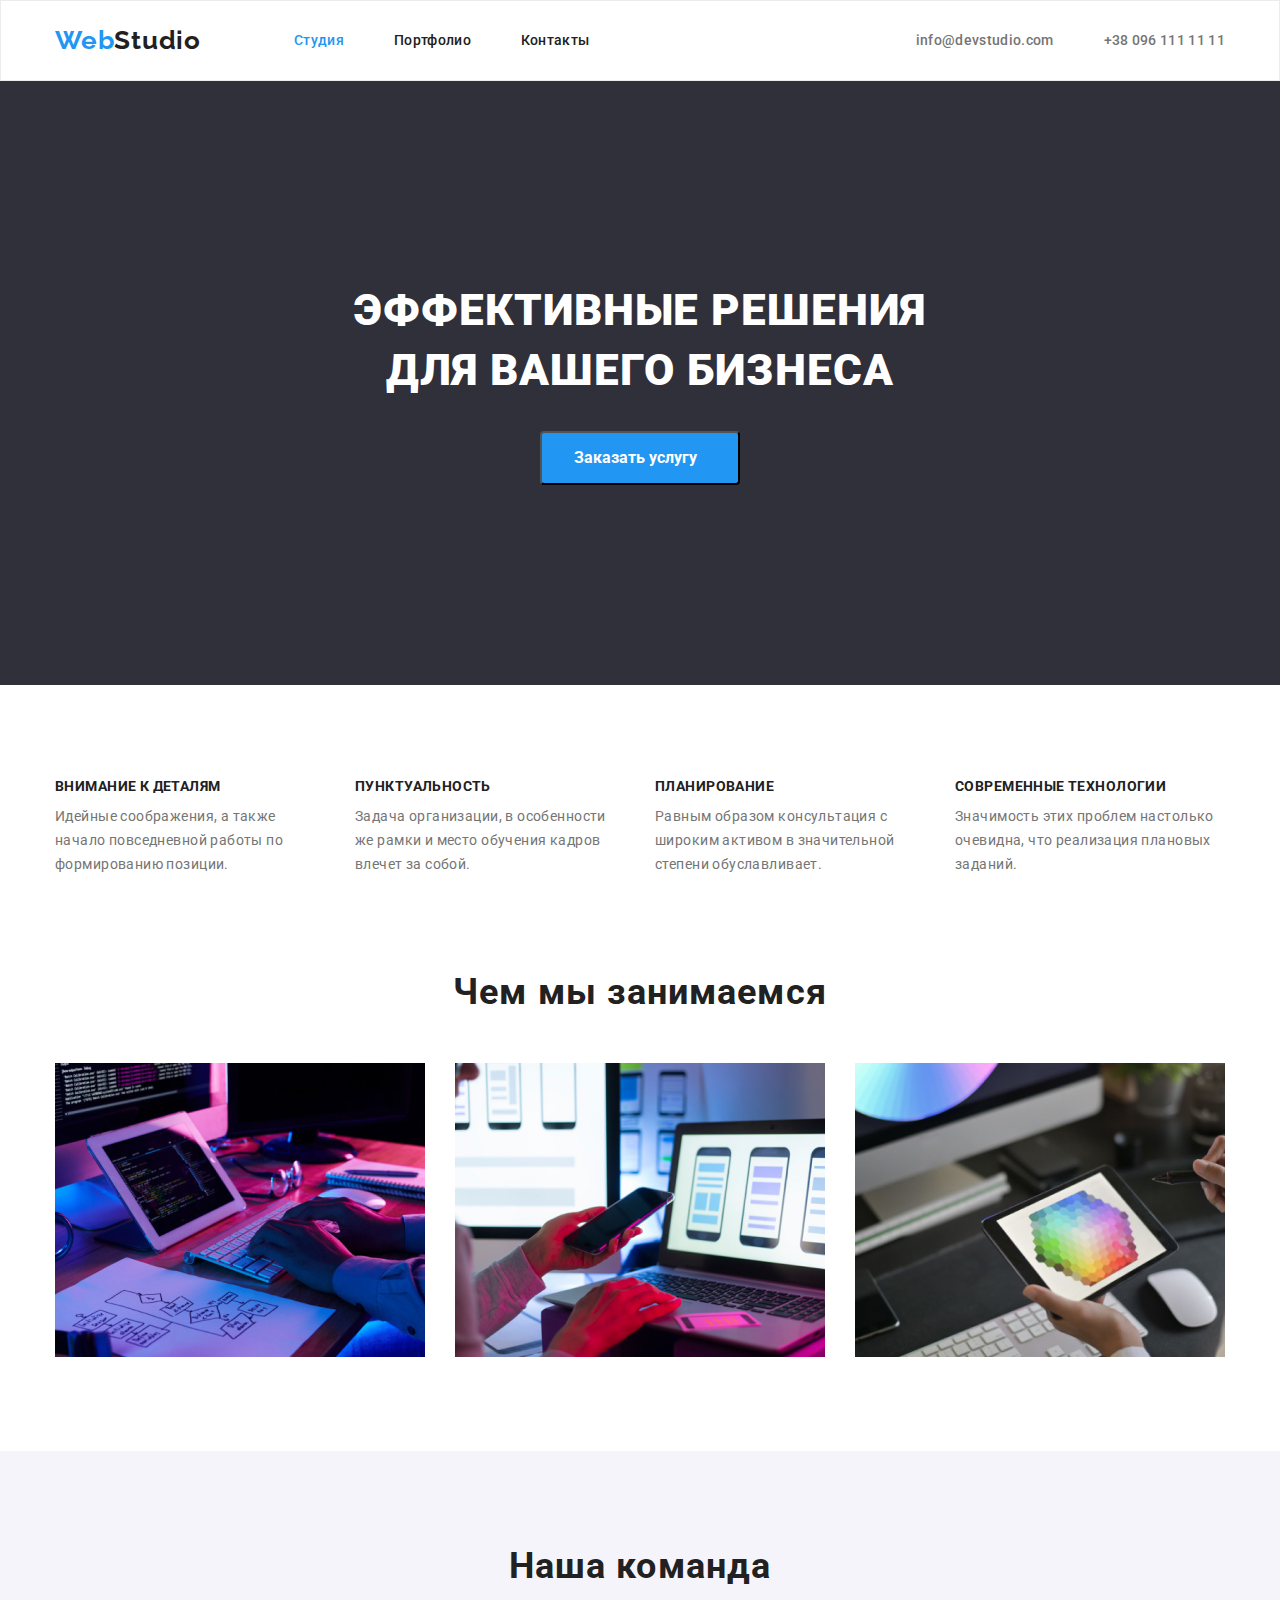
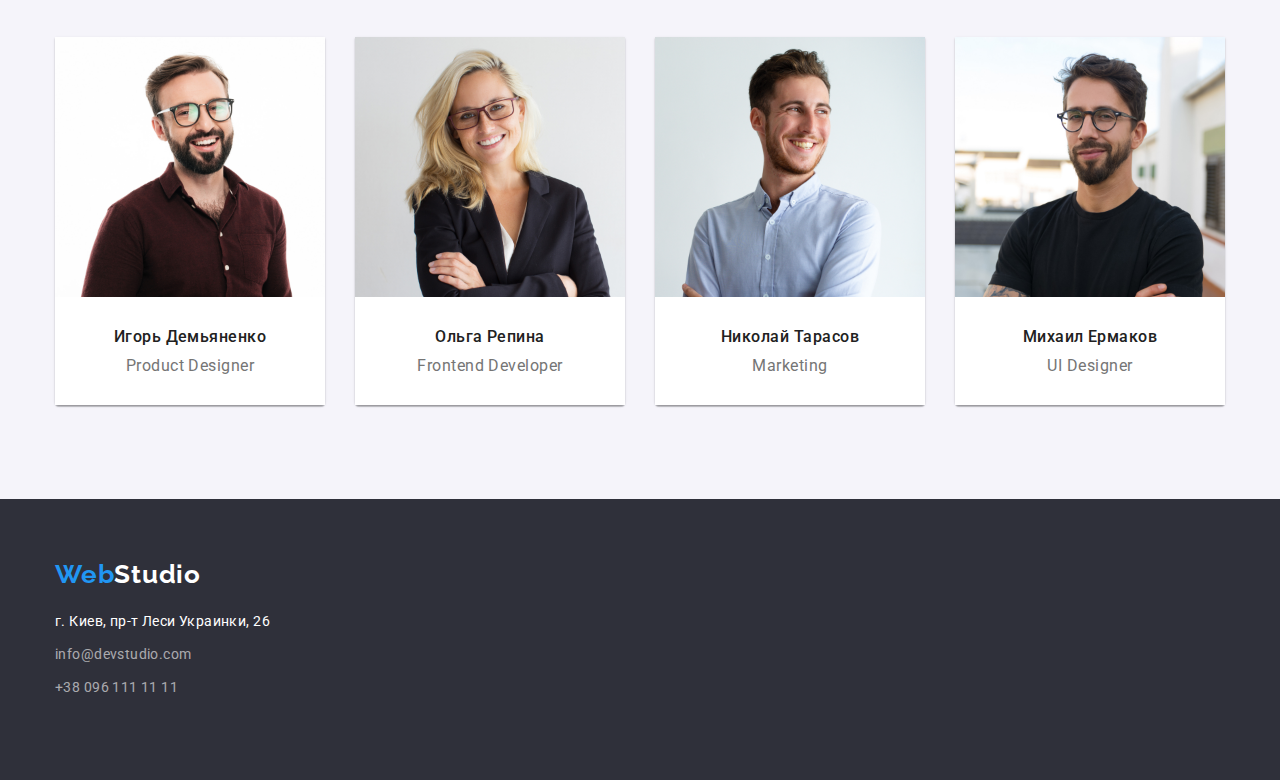
==== index.html @ 880a1cff "Добавил файлы проекта" ====
<!DOCTYPE html>
<html lang="ru">
  <head>
    <meta charset="UTF-8" />
    <meta name="viewport" content="width=device-width, initial-scale=1.0" />
    <title>Главная</title>
    <link rel="preconnect" href="https://fonts.gstatic.com" />
    <link
      href="https://fonts.googleapis.com/css2?family=Raleway:wght@700&family=Roboto:wght@400;500;700;900&display=swap"
      rel="stylesheet"
    />
    <link
      rel="stylesheet"
      href="https://cdnjs.cloudflare.com/ajax/libs/modern-normalize/1.0.0/modern-normalize.min.css"
    />
    <link rel="stylesheet" href="./css/style.css" />
  </head>
  <body class="body">
    <!--Шапка-->
    <header class="page-header">
      <div class="container">
        <nav class="nav-list">
          <a lang="en" href="./index.html" class="logo">Web<span class="logo-color">Studio</span></a>
          <ul class="site-nav list">
            <li class="item"><a href="./index.html" class="link current">Студия</a></li>
            <li class="item"><a href="./portfolio.html" class="link">Портфолио</a></li>
            <li class="item"><a href="" class="link">Контакты</a></li>
          </ul>
        </nav>
        <ul class="auth-nav list">
          <li class="mail-item"><a lang="en" href="mailto:info@devstudio.com" class="link">info@devstudio.com</a></li>
          <li class="item"><a lang="en" href="tel:+380961111111" class="link">+38 096 111 11 11</a></li>
        </ul>
      </div>
    </header>
    <!--Герой-->
    <main>
      <section class="hero">
        <h1 class="hero-title">
          Эффективные решения <br />
          для вашего бизнеса
        </h1>
        <button type="button" class="button">Заказать услугу</button>
      </section>
      <!--Особенности-->

      <section class="feature-section">
        <div class="container">
          <h2 class="visually-hidden">Особенности</h2>
          <ul class="feature list">
            <li class="item">
              <h3 class="title">Внимание к деталям</h3>
              <p class="text">Идейные соображения, а также начало повседневной работы по формированию позиции.</p>
            </li>
            <li class="item">
              <h3 class="title">Пунктуальность</h3>
              <p class="text">Задача организации, в особенности же рамки и место обучения кадров влечет за собой.</p>
            </li>
            <li class="item">
              <h3 class="title">Планирование</h3>
              <p class="text">Равным образом консультация с широким активом в значительной степени обуславливает.</p>
            </li>
            <li class="item">
              <h3 class="title">Современные технологии</h3>
              <p class="text">Значимость этих проблем настолько очевидна, что реализация плановых заданий.</p>
            </li>
          </ul>
        </div>
      </section>

      <!--Чем мы занимаемся-->

      <section class="works-section">
        <div class="container">
          <h2 class="section-title">Чем мы занимаемся</h2>
          <ul class="list">
            <li class="item">
              <img src="./img/img1.jpg" alt="Разработчик за работой" width="370" />
            </li>
            <li class="item">
              <img src="./img/img2.jpg" alt="Дизайны приложения для смартфона" width="370" />
            </li>
            <li class="item">
              <img src="./img/img3.jpg" alt="Варианты цвета дизайна на планшете" width="370" />
            </li>
          </ul>
        </div>
      </section>

      <!--Наша команда-->

      <section class="section-team">
        <div class="container">
          <h2 class="section-title">Наша команда</h2>
          <ul class="list">
            <li class="item">
              <img src="./img/teamcard1.jpg" alt="Фото Игорь Демьяненко" width="270" />
              <div class="item-discription">
                <h3 class="title">Игорь Демьяненко</h3>
                <p class="profession" lang="en">Product Designer</p>
              </div>
            </li>
            <li class="item">
              <img src="./img/teamcard2.jpg" alt="Фото Ольга Репина" width="270" />
              <div class="item-discription">
                <h3 class="title">Ольга Репина</h3>
                <p class="profession" lang="en">Frontend Developer</p>
              </div>
            </li>
            <li class="item">
              <img src="./img/teamcard3.jpg" alt="Фото Николай Тарасов" width="270" />
              <div class="item-discription">
                <h3 class="title">Николай Тарасов</h3>
                <p class="profession" lang="en">Marketing</p>
              </div>
            </li>
            <li class="item">
              <img src="./img/teamcard4.jpg" alt="Фото Михаил Ермаков" width="270" />
              <div class="item-discription">
                <h3 class="title">Михаил Ермаков</h3>
                <p class="profession" lang="en">UI Designer</p>
              </div>
            </li>
          </ul>
        </div>
      </section>
    </main>
    <!--Подвал-->

    <footer class="footer">
      <div class="container">
        <div class="container-footer">
          <a lang="en" href="./index.html" class="logo">Web<span class="logo-color">Studio</span></a>
          <address class="contacts-list">
            <ul class="list">
              <li class="address">
                <a
                  class="address-map"
                  href="https://goo.gl/maps/JWYVcYKMbR6JscHa8"
                  target="_blank"
                  rel="noopener noreferrer"
                  >г. Киев, пр-т Леси Украинки, 26</a
                >
              </li>
              <li class="mail-tel">
                <a lang="en" href="mailto:info@devstudio.com" class="link">info@devstudio.com</a>
                <a lang="en" href="tel:+380961111111" class="link">+38 096 111 11 11</a>
              </li>
            </ul>
          </address>
        </div>
      </div>
    </footer>
  </body>
</html>
---- css/style.css ----
:root {
  --primery-text-color: #757575;
  --title-text-collor: #212121;
  --logo-text-collor: #212121;
  --accent--color: #2196f3;
  --hero-text-color: #ffffff;
  --bcg-color-body: #e5e5e5;
  --bcg-color-head: #ffffff;
  --bcg-color-hero: #2f303a;
  --bcg-clor-team: #f5f4fa;
  --bcg-color-footer: #2f303a;
  --bcg-color-button: #2196f3;
  --bcg-filter-botton: #f5f4fa;
  --activ-filter-botton: #2196f3;
  --text-hover-filter-botton: #ffffff;
  --text-filter-botton: #212121;
}
h1,
h2,
h3,
h4,
h5,
h6,
p {
  margin: 0;
}
ul,
ol {
  margin: 0;
  padding: 0;
}
img {
  display: block;
  max-width: 100%;
  height: auto;
}
.list {
  list-style-type: none;
  margin-top: 0;
  margin-bottom: 0;
}
.link {
  text-decoration: none;
}

.body {
  color: var(--primery-text-color);
  font-family: Roboto, sans-serif;
}
/* ======Container====== */
.container {
  margin-left: auto;
  margin-right: auto;
  width: 1200px;
  padding-left: 15px;
  padding-right: 15px;
  /* outline: 2px solid tomato; */
}
/*шапка*/
.page-header .container {
  display: flex;
  align-items: center;
  justify-content: space-between;
}
.nav-list {
  display: flex;
  align-items: center;
}
.site-nav {
  display: flex;
}
.auth-nav {
  display: flex;
}
.site-nav .item:not(:last-child) {
  margin-right: 50px;
}
.mail-item {
  margin-right: 50px;
}
.page-header {
  padding-top: 24px;
  padding-bottom: 24px;
  background: var(--bcg-color-head);
  letter-spacing: 0.02em;
  border: 1px solid #ececec;
}
.logo {
  margin-right: 93px;
  color: var(--accent--color);
  font-family: Raleway, sans-serif;
  font-weight: 700;
  font-size: 26px;
  line-height: 1.19;
  letter-spacing: 0.03em;
  text-decoration: none;
}

.title {
  margin-top: 0;
  margin-bottom: 10px;
}
.text {
  margin-top: 0;
  margin-bottom: 0;
}
.profession {
  margin-top: 0;
  margin-bottom: 0;
}
.logo-color {
  color: var(--logo-text-collor);
}
.site-nav .link {
  color: var(--title-text-collor);
  font-weight: 500;
  font-size: 14px;
  line-height: 1.2;
}
.site-nav .link:hover,
.site-nav .link:focus {
  color: var(--accent--color);
}
.site-nav .link.current {
  color: var(--accent--color);
}
.auth-nav .link {
  color: var(--primery-text-color);
  font-weight: 500;
  font-size: 14px;
  line-height: 1.2;
}
.auth-nav .link:hover,
.auth-nav .link:focus {
  color: var(--accent--color);
}
/*герой*/
.hero {
  padding-top: 200px;
  padding-bottom: 200px;
  background: var(--bcg-color-hero);
  letter-spacing: 0.06em;
}
.hero-title {
  margin-top: 0;
  margin-bottom: 30px;
  color: var(--hero-text-color);
  font-style: normal;
  font-weight: 900;
  font-size: 44px;
  line-height: 1.36;
  text-align: center;
  text-transform: uppercase;
}
.button {
  color: var(--hero-text-color);
  background: var(--bcg-color-button);
  font-family: Roboto;
  font-weight: 700;
  font-size: 16px;
  line-height: 1.9;
  display: flex;
  align-items: center;
  text-align: center;
  padding: 10px 32px;
  margin-left: auto;
  margin-right: auto;
  border-radius: 4px;
  min-width: 200px;
}
.button:hover,
.button:focus {
  background: #188ce8;
  box-shadow: 0px 4px 4px rgba(0, 0, 0, 0.15);
}
/*Особенности*/
.feature {
  display: flex;
  flex-wrap: wrap;
  margin-left: -30px;
  margin-top: -30px;
}
.feature .item {
  margin-left: 30px;
  margin-top: 30px;
  flex-basis: calc(100% / 4 - 30px);
}
.feature-section {
  padding-top: 94px;
  padding-bottom: 47px;
}
.feature .title {
  color: var(--title-text-collor);
  font-weight: 700;
  font-size: 14px;
  line-height: 1.14;
  letter-spacing: 0.03em;
  text-transform: uppercase;
}
.feature .text {
  font-weight: 400;
  font-size: 14px;
  line-height: 1.71;
  letter-spacing: 0.03em;
}
.visually-hidden {
  position: absolute !important;
  clip: rect(1px 1px 1px 1px);
  clip: rect(1px, 1px, 1px, 1px);
  padding: 0 !important;
  border: 0 !important;
  height: 1px !important;
  width: 1px !important;
  overflow: hidden;
}
/* Чем мы занимаемся */
.works-section .list {
  display: flex;
  flex-wrap: wrap;
  margin-left: -30px;
  margin-top: -30px;
}
.works-section .item {
  margin-left: 30px;
  margin-top: 30px;
  flex-basis: calc(100% / 3 - 30px);
}
.works-section {
  padding-top: 47px;
  padding-bottom: 94px;
}
.section-title {
  margin-bottom: 50px;
  color: var(--title-text-collor);
  font-weight: 700;
  font-size: 36px;
  line-height: 1.17;
  text-align: center;
  letter-spacing: 0.03em;
}

/*наша команда*/
.section-team .list {
  display: flex;
  flex-wrap: wrap;
  margin-left: -30px;
  margin-top: -30px;
}
.section-team .item {
  margin-left: 30px;
  margin-top: 30px;
  flex-basis: calc(100% / 4 - 30px);
  text-align: center;
  background: #ffffff;
  box-shadow: 0px 1px 3px rgba(0, 0, 0, 0.12), 0px 1px 1px rgba(0, 0, 0, 0.14), 0px 2px 1px rgba(0, 0, 0, 0.2);
  border-radius: 0px 0px 4px 4px;
}
.section-team {
  padding-top: 94px;
  padding-bottom: 94px;
  background: var(--bcg-clor-team);
}
.item-discription {
  padding-top: 30px;
  padding-bottom: 30px;
  background: #ffffff;
}
.section-team .list .title {
  color: var(--title-text-collor);
  font-weight: 500;
  font-size: 16px;
  line-height: 1.19;
  letter-spacing: 0.03em;
}
.section-team .list .profession {
  font-weight: 400;
  font-size: 16px;
  line-height: 1.19;
  letter-spacing: 0.03em;
}
/*подвал*/
.footer {
  padding-top: 60px;
  padding-bottom: 60px;
  background: var(--bcg-color-footer);
  font-weight: 400;
  font-size: 14px;
  line-height: 1.71;
  letter-spacing: 0.03em;
}
.container-footer {
  margin-bottom: 20px;
  display: block;
}
.footer .logo {
  display: block;
  padding-bottom: 20px;
}
.footer .logo-color {
  color: #ffffff;
}
.address {
  margin-bottom: 9px;
  color: #ffffff;
  font-style: normal;
  text-decoration: none;
}
.address-map {
  margin-bottom: 9px;
  color: #ffffff;
  text-decoration: none;
}
.mail-tel .link {
  display: block;
  color: rgba(255, 255, 255, 0.6);
  font-style: normal;
}
.mail-tel .link:not(:last-child) {
  margin-bottom: 9px;
}
.mail-tel .link:hover,
.mail-tel .link:focus {
  color: var(--accent--color);
}

/*portfolio.html*/
.portfolio-main {
  background: #ffffff;
  letter-spacing: 0.03em;
}
.section-botton {
  padding-top: 100px;
  padding-bottom: 25px;
}
.section-botton .list {
  display: flex;
  flex-wrap: wrap;
  margin-left: -8px;
  margin-top: -8px;
  align-items: center;
  justify-content: center;
}
.section-botton .item {
  margin-left: 8px;
  margin-top: 8px;
}
.filter-botton {
  padding: 6px 22px;
  background: var(--bcg-filter-botton);
  color: var(--text-filter-botton);
  font-family: Roboto;
  font-weight: 500;
  font-size: 16px;
  line-height: 1.62;
  text-align: center;
  border-radius: 4px;
  border: 1px solid #ffffff;
}
.filter-botton:hover,
.filter-botton:focus {
  background: var(--activ-filter-botton);
  color: var(--text-hover-filter-botton);
}
/* ПРОЕКТЫ */
.projects-section {
  padding-top: 25px;
  padding-bottom: 94px;
}
.projects {
  display: flex;
  flex-wrap: wrap;
  margin-left: -30px;
  margin-top: -30px;
}
.projects-section .item {
  margin-left: 30px;
  margin-top: 30px;
  flex-basis: calc(100% / 3 - 30px);
}
.projects-name {
  padding: 20px 24px;
  background: #ffffff;
}
.projects-section .link {
  display: block;
  border: 1px solid #eeeeee;
}
.projects .title {
  color: var(--title-text-collor);
  font-weight: 700;
  font-size: 18px;
  line-height: 2;
  letter-spacing: 0.06em;
  margin-bottom: 4px;
}
.projects .text {
  color: var(--primery-text-color);
  font-weight: 400;
  font-size: 16px;
  line-height: 1.87;
}
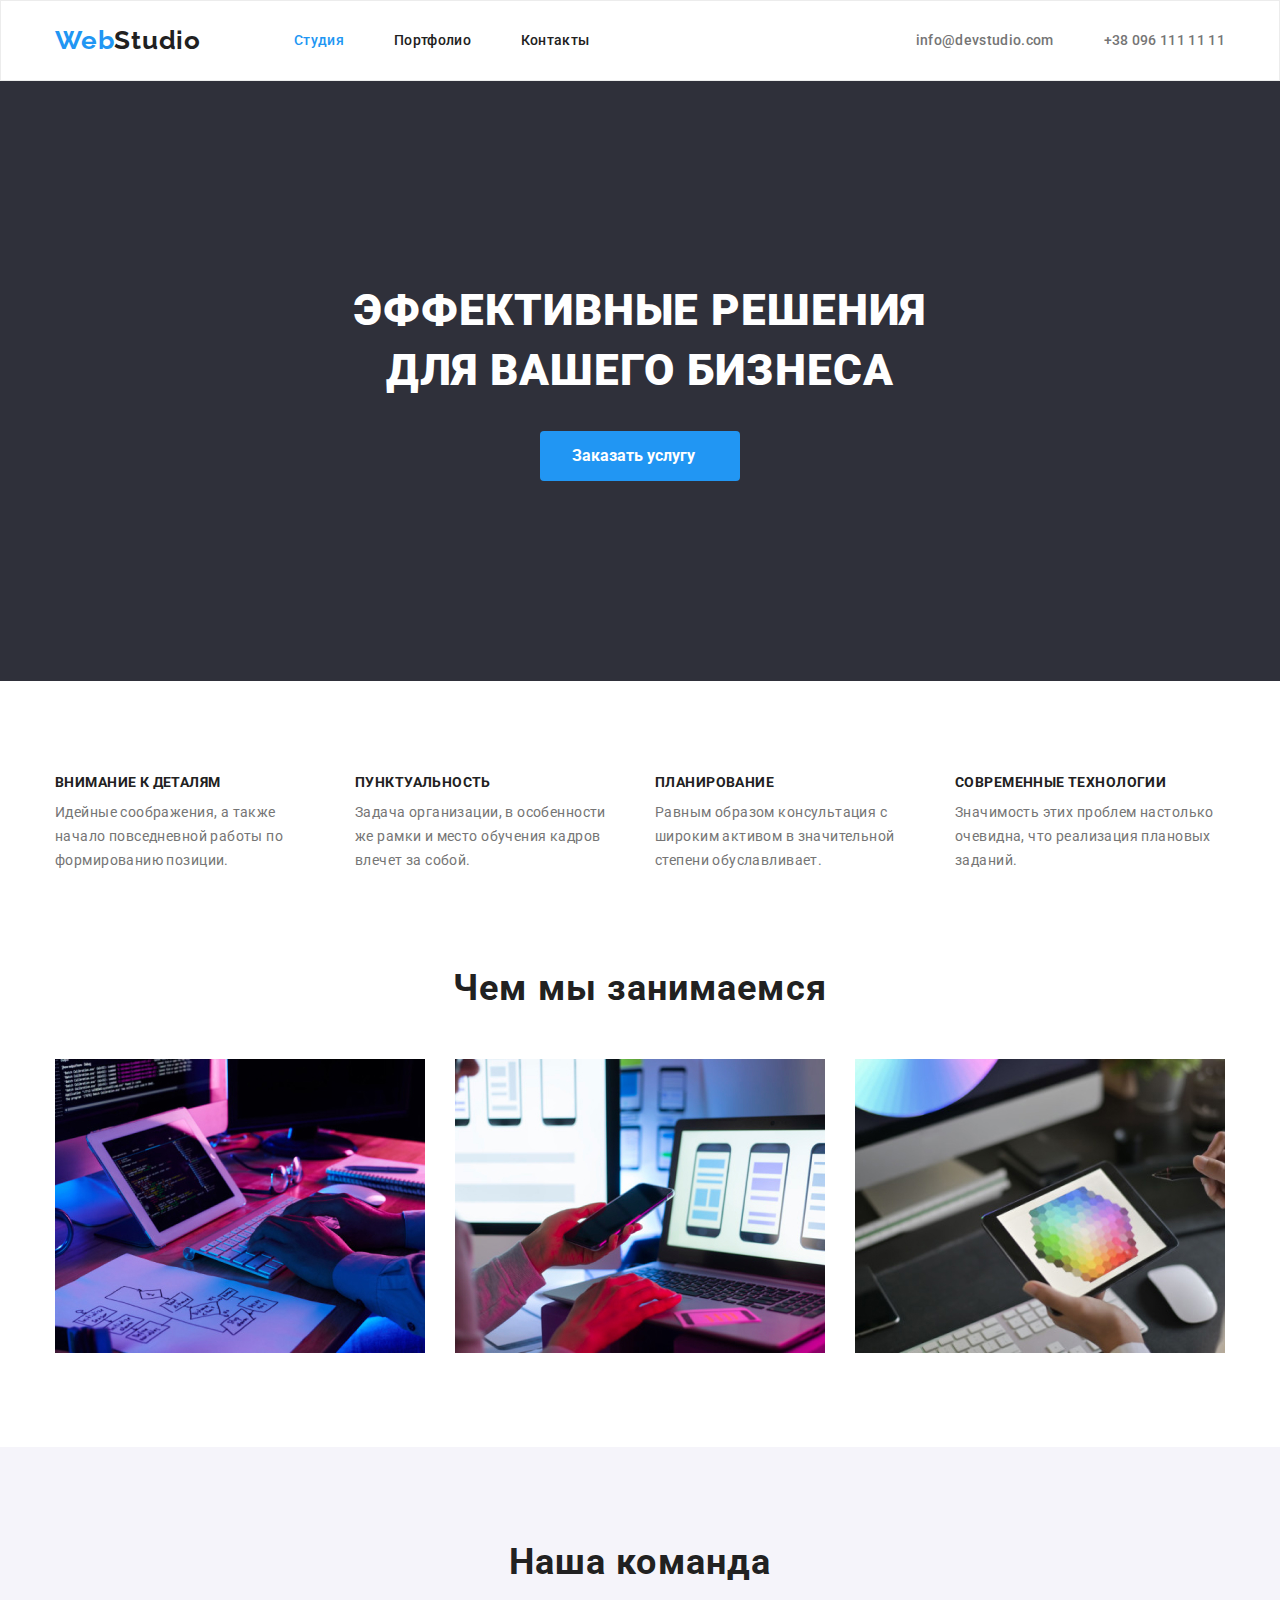
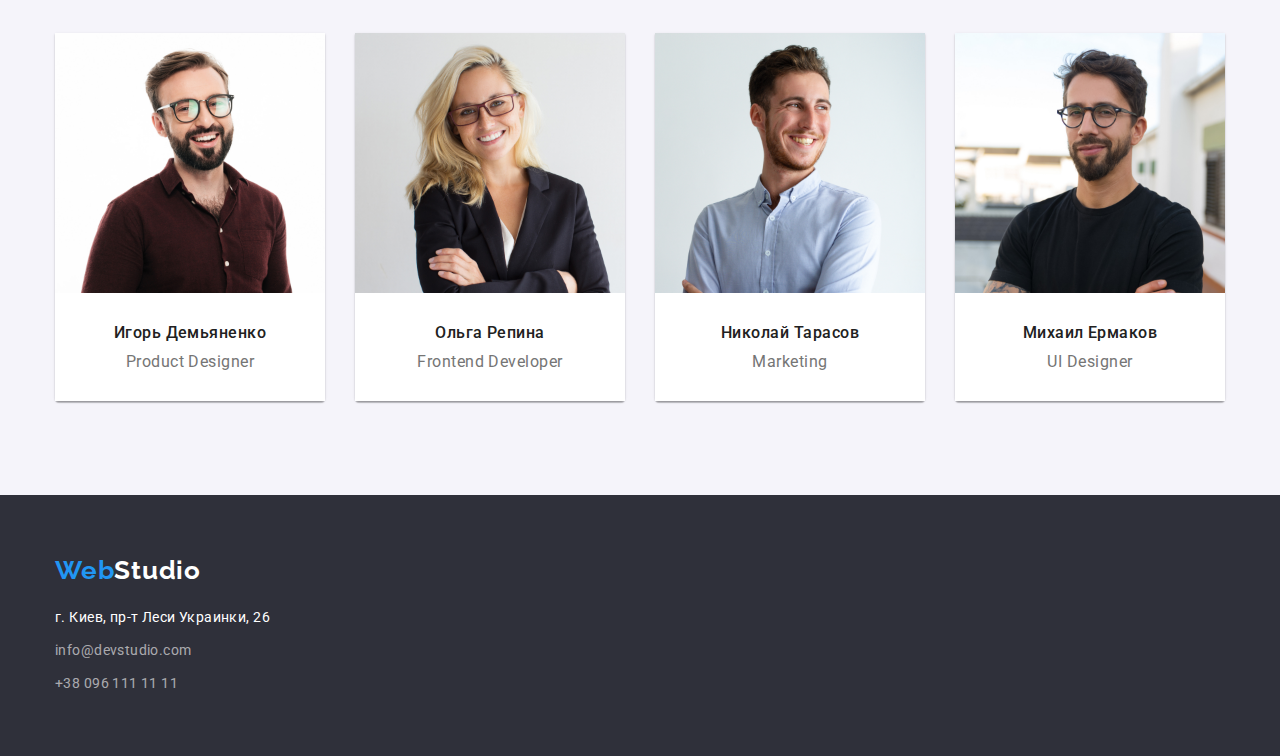
==== commit 6308ab96: "внесены правки 3-ДЗ от ментора" ====
--- a/index.html
+++ b/index.html
@@ -28,7 +28,7 @@
           </ul>
         </nav>
         <ul class="auth-nav list">
-          <li class="mail-item"><a lang="en" href="mailto:info@devstudio.com" class="link">info@devstudio.com</a></li>
+          <li class="item"><a lang="en" href="mailto:info@devstudio.com" class="link">info@devstudio.com</a></li>
           <li class="item"><a lang="en" href="tel:+380961111111" class="link">+38 096 111 11 11</a></li>
         </ul>
       </div>
@@ -133,18 +133,20 @@
           <a lang="en" href="./index.html" class="logo">Web<span class="logo-color">Studio</span></a>
           <address class="contacts-list">
             <ul class="list">
-              <li class="address">
+              <li class="item">
                 <a
-                  class="address-map"
+                  class="address"
                   href="https://goo.gl/maps/JWYVcYKMbR6JscHa8"
                   target="_blank"
                   rel="noopener noreferrer"
                   >г. Киев, пр-т Леси Украинки, 26</a
                 >
               </li>
-              <li class="mail-tel">
-                <a lang="en" href="mailto:info@devstudio.com" class="link">info@devstudio.com</a>
-                <a lang="en" href="tel:+380961111111" class="link">+38 096 111 11 11</a>
+              <li class="item">
+                <a lang="en" href="mailto:info@devstudio.com" class="mail link">info@devstudio.com</a>
+              </li>
+              <li class="item">
+                <a lang="en" href="tel:+380961111111" class="tel link">+38 096 111 11 11</a>
               </li>
             </ul>
           </address>
--- a/css/style.css
+++ b/css/style.css
@@ -75,7 +75,7 @@
 .site-nav .item:not(:last-child) {
   margin-right: 50px;
 }
-.mail-item {
+.auth-nav .item:not(:last-child) {
   margin-right: 50px;
 }
 .page-header {
@@ -153,6 +153,7 @@
   text-transform: uppercase;
 }
 .button {
+  border: none;
   color: var(--hero-text-color);
   background: var(--bcg-color-button);
   font-family: Roboto;
@@ -288,10 +289,6 @@
   line-height: 1.71;
   letter-spacing: 0.03em;
 }
-.container-footer {
-  margin-bottom: 20px;
-  display: block;
-}
 .footer .logo {
   display: block;
   padding-bottom: 20px;
@@ -300,26 +297,29 @@
   color: #ffffff;
 }
 .address {
-  margin-bottom: 9px;
   color: #ffffff;
   font-style: normal;
   text-decoration: none;
 }
-.address-map {
-  margin-bottom: 9px;
+.contacts-list .item {
   color: #ffffff;
   text-decoration: none;
 }
-.mail-tel .link {
+.contacts-list .item:not(:last-child) {
+  margin-bottom: 9px;
+}
+.tel,
+.mail {
   display: block;
   color: rgba(255, 255, 255, 0.6);
   font-style: normal;
 }
-.mail-tel .link:not(:last-child) {
-  margin-bottom: 9px;
-}
-.mail-tel .link:hover,
-.mail-tel .link:focus {
+.tel:hover,
+.tel:focus {
+  color: var(--accent--color);
+}
+.mail:hover,
+.mail:focus {
   color: var(--accent--color);
 }
 
@@ -328,21 +328,15 @@
   background: #ffffff;
   letter-spacing: 0.03em;
 }
-.section-botton {
-  padding-top: 100px;
-  padding-bottom: 25px;
-}
-.section-botton .list {
-  display: flex;
-  flex-wrap: wrap;
-  margin-left: -8px;
-  margin-top: -8px;
-  align-items: center;
+.button-list {
+  display: flex;
   justify-content: center;
 }
-.section-botton .item {
-  margin-left: 8px;
-  margin-top: 8px;
+.filter-button-container {
+  margin-bottom: 50px;
+}
+.button-list .item:not(:last-child) {
+  margin-right: 8px;
 }
 .filter-botton {
   padding: 6px 22px;
@@ -363,7 +357,7 @@
 }
 /* ПРОЕКТЫ */
 .projects-section {
-  padding-top: 25px;
+  padding-top: 94px;
   padding-bottom: 94px;
 }
 .projects {
@@ -372,7 +366,7 @@
   margin-left: -30px;
   margin-top: -30px;
 }
-.projects-section .item {
+.projects .item {
   margin-left: 30px;
   margin-top: 30px;
   flex-basis: calc(100% / 3 - 30px);
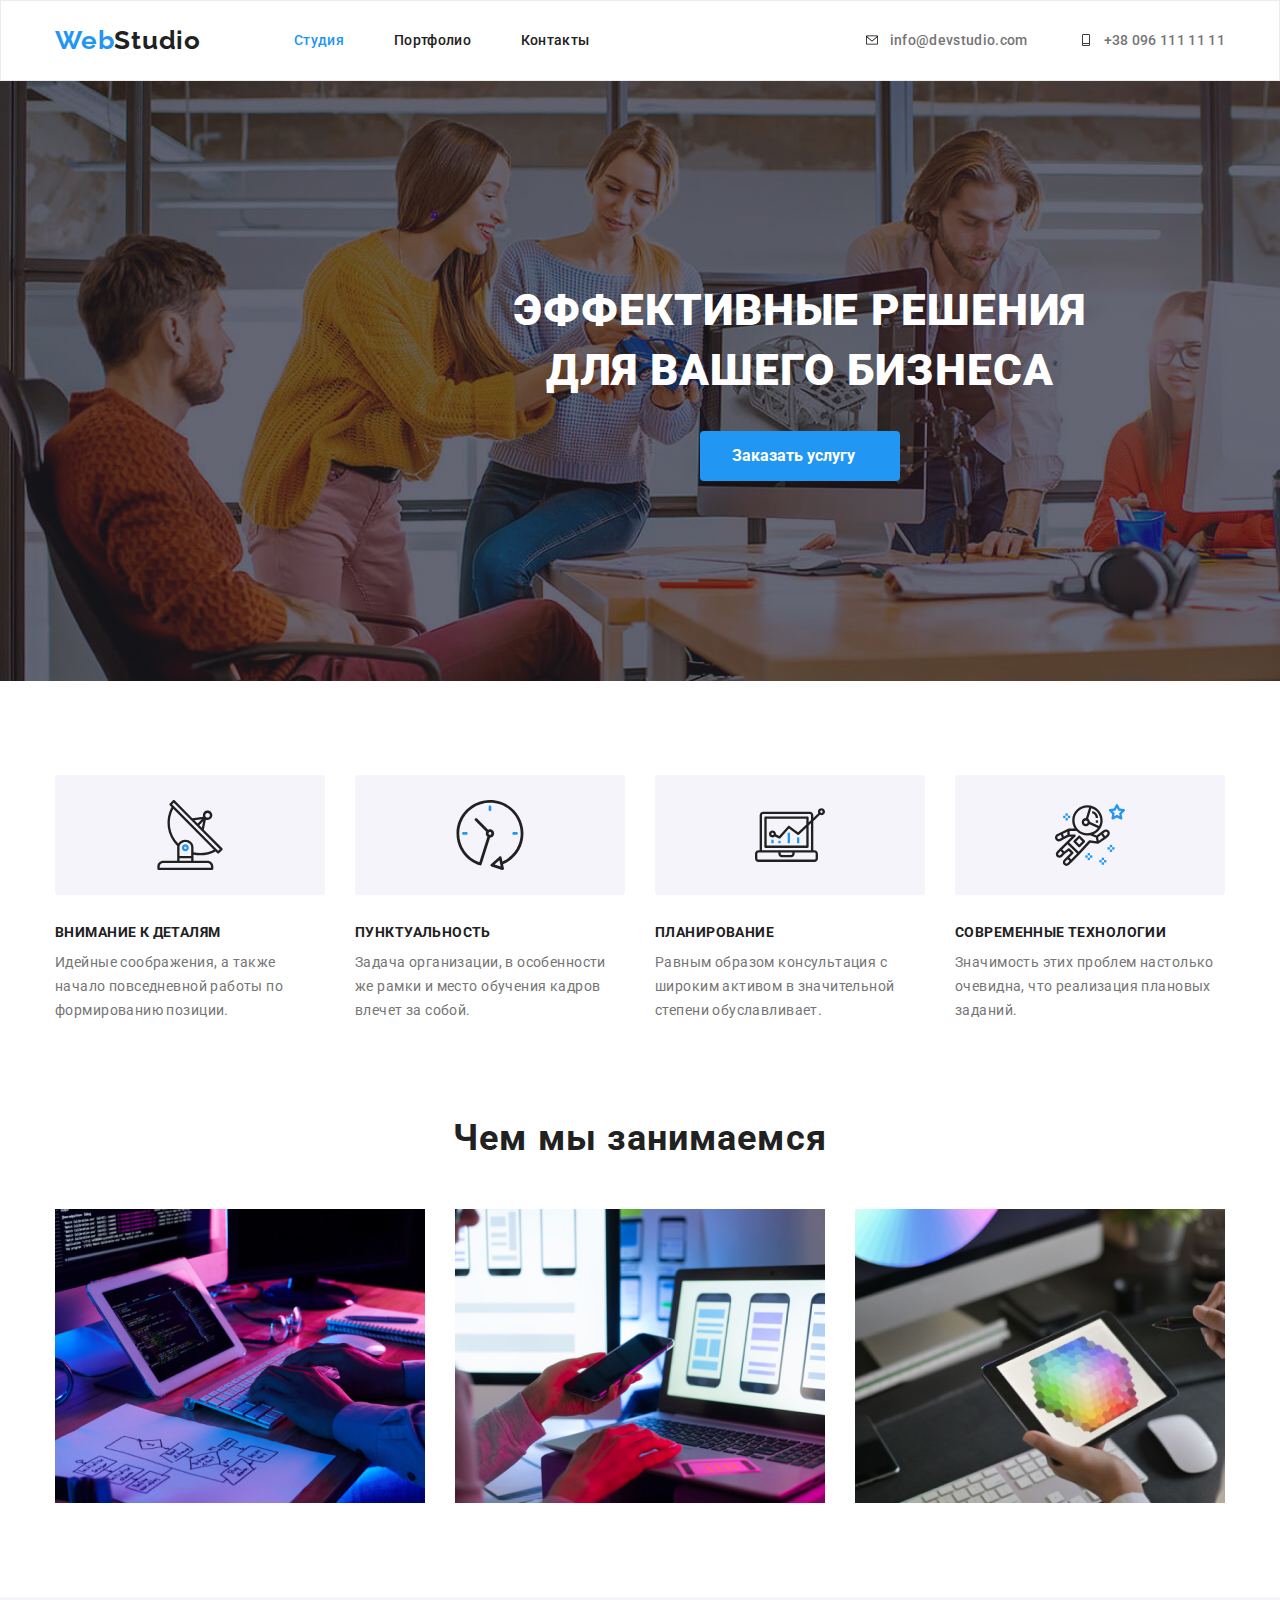
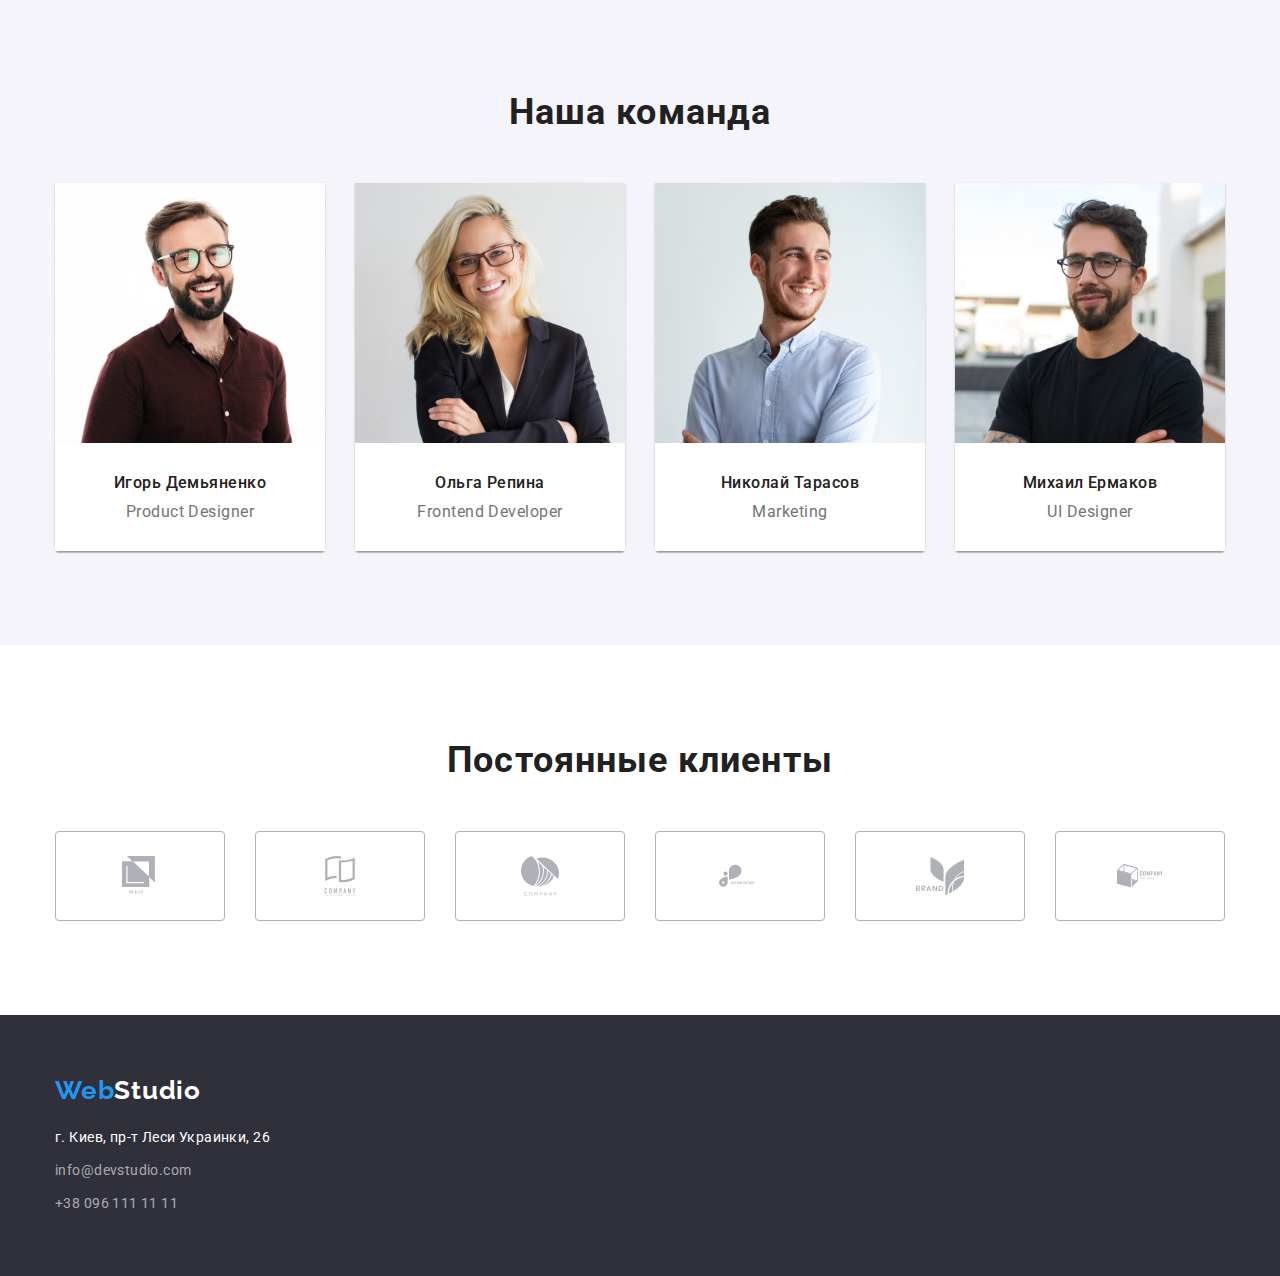
==== commit e9ef5bcf: "Добавил декоративные элементы" ====
--- a/index.html
+++ b/index.html
@@ -28,8 +28,16 @@
           </ul>
         </nav>
         <ul class="auth-nav list">
-          <li class="item"><a lang="en" href="mailto:info@devstudio.com" class="link">info@devstudio.com</a></li>
-          <li class="item"><a lang="en" href="tel:+380961111111" class="link">+38 096 111 11 11</a></li>
+          <li class="item">
+            <a lang="en" href="mailto:info@devstudio.com" class="link">
+              <svg class="contacts-icon"><use href="./img/sprite.svg#icon-mail"></use></svg> info@devstudio.com</a
+            >
+          </li>
+          <li class="item">
+            <a lang="en" href="tel:+380961111111" class="link">
+              <svg class="contacts-icon"><use href="./img/sprite.svg#icon-tel"></use></svg> +38 096 111 11 11</a
+            >
+          </li>
         </ul>
       </div>
     </header>
@@ -49,19 +57,19 @@
           <h2 class="visually-hidden">Особенности</h2>
           <ul class="feature list">
             <li class="item">
-              <h3 class="title">Внимание к деталям</h3>
+              <h3 class="title attention">Внимание к деталям</h3>
               <p class="text">Идейные соображения, а также начало повседневной работы по формированию позиции.</p>
             </li>
             <li class="item">
-              <h3 class="title">Пунктуальность</h3>
+              <h3 class="title punctuality">Пунктуальность</h3>
               <p class="text">Задача организации, в особенности же рамки и место обучения кадров влечет за собой.</p>
             </li>
             <li class="item">
-              <h3 class="title">Планирование</h3>
+              <h3 class="title planning">Планирование</h3>
               <p class="text">Равным образом консультация с широким активом в значительной степени обуславливает.</p>
             </li>
             <li class="item">
-              <h3 class="title">Современные технологии</h3>
+              <h3 class="title technologies">Современные технологии</h3>
               <p class="text">Значимость этих проблем настолько очевидна, что реализация плановых заданий.</p>
             </li>
           </ul>
@@ -120,6 +128,56 @@
                 <h3 class="title">Михаил Ермаков</h3>
                 <p class="profession" lang="en">UI Designer</p>
               </div>
+            </li>
+          </ul>
+        </div>
+      </section>
+      <!-- Постоянные клиенты -->
+      <section class="section-clients">
+        <div class="container">
+          <h2 class="section-title">Постоянные клиенты</h2>
+          <ul class="list">
+            <li class="item">
+              <a href="#" class="link">
+                <svg class="icon-logo" width="40" height="48">
+                  <use href="./img/sprite.svg#icon-logo-1"></use>
+                </svg>
+              </a>
+            </li>
+            <li class="item">
+              <a href="#" class="link">
+                <svg class="icon-logo" width="40" height="52">
+                  <use href="./img/sprite.svg#icon-logo-2"></use>
+                </svg>
+              </a>
+            </li>
+            <li class="item">
+              <a href="#" class="link">
+                <svg class="icon-logo" width="40" height="42">
+                  <use href="./img/sprite.svg#icon-logo-3"></use>
+                </svg>
+              </a>
+            </li>
+            <li class="item">
+              <a href="#" class="link">
+                <svg class="icon-logo" width="80" height="42">
+                  <use href="./img/sprite.svg#icon-logo-4"></use>
+                </svg>
+              </a>
+            </li>
+            <li class="item">
+              <a href="#" class="link">
+                <svg class="icon-logo" width="60" height="48">
+                  <use href="./img/sprite.svg#icon-logo-5"></use>
+                </svg>
+              </a>
+            </li>
+            <li class="item">
+              <a href="#" class="link">
+                <svg class="icon-logo" width="88" height="46">
+                  <use href="./img/sprite.svg#icon-logo-6"></use>
+                </svg>
+              </a>
             </li>
           </ul>
         </div>
--- a/css/style.css
+++ b/css/style.css
@@ -6,7 +6,6 @@
   --hero-text-color: #ffffff;
   --bcg-color-body: #e5e5e5;
   --bcg-color-head: #ffffff;
-  --bcg-color-hero: #2f303a;
   --bcg-clor-team: #f5f4fa;
   --bcg-color-footer: #2f303a;
   --bcg-color-button: #2196f3;
@@ -72,6 +71,7 @@
 .auth-nav {
   display: flex;
 }
+
 .site-nav .item:not(:last-child) {
   margin-right: 50px;
 }
@@ -125,21 +125,41 @@
   color: var(--accent--color);
 }
 .auth-nav .link {
+  display: flex;
+  align-items: center;
   color: var(--primery-text-color);
   font-weight: 500;
   font-size: 14px;
   line-height: 1.2;
 }
+.contacts-icon {
+  flex-shrink: 0;
+  width: 16px;
+  height: 12px;
+  margin-right: 10px;
+}
+.auth-nav:hover .contacts-icon,
+.auth-nav:hover .contacts-icon {
+  fill: var(--accent--color);
+}
 .auth-nav .link:hover,
 .auth-nav .link:focus {
   color: var(--accent--color);
 }
 /*герой*/
 .hero {
+  width: 1600px;
+  height: 600px;
   padding-top: 200px;
   padding-bottom: 200px;
-  background: var(--bcg-color-hero);
+  background: #c4c4c4;
   letter-spacing: 0.06em;
+  background-image: linear-gradient(rgba(47, 48, 58, 0.4), rgba(47, 48, 58, 0.4)), url(../img/hero.jpg);
+  background-repeat: no-repeat;
+  background-position: center;
+  background-size: cover;
+  margin-left: auto;
+  margin-right: auto;
 }
 .hero-title {
   margin-top: 0;
@@ -181,6 +201,55 @@
   margin-left: -30px;
   margin-top: -30px;
 }
+.feature .title {
+  display: flex;
+  flex-wrap: wrap;
+  flex-direction: column;
+}
+.feature .attention::before {
+  content: '';
+  width: 270px;
+  height: 120px;
+  background-image: url(../img/antenna.svg);
+  background-repeat: no-repeat;
+  background-position: center;
+  background-color: #f5f4fa;
+  border-radius: 4px;
+  margin-bottom: 30px;
+}
+.feature .punctuality::before {
+  content: '';
+  width: 270px;
+  height: 120px;
+  background-image: url(../img/clock.svg);
+  background-repeat: no-repeat;
+  background-position: center;
+  background-color: #f5f4fa;
+  border-radius: 4px;
+  margin-bottom: 30px;
+}
+.feature .planning::before {
+  content: '';
+  width: 270px;
+  height: 120px;
+  background-image: url(../img/diagram.svg);
+  background-repeat: no-repeat;
+  background-position: center;
+  background-color: #f5f4fa;
+  border-radius: 4px;
+  margin-bottom: 30px;
+}
+.feature .technologies::before {
+  content: '';
+  width: 270px;
+  height: 120px;
+  background-image: url(../img/astronaut.svg);
+  background-repeat: no-repeat;
+  background-position: center;
+  background-color: #f5f4fa;
+  border-radius: 4px;
+  margin-bottom: 30px;
+}
 .feature .item {
   margin-left: 30px;
   margin-top: 30px;
@@ -279,6 +348,43 @@
   line-height: 1.19;
   letter-spacing: 0.03em;
 }
+
+/* <!-- Постоянные клиенты --> */
+.section-clients {
+  padding-top: 94px;
+  padding-bottom: 94px;
+}
+.section-clients .list {
+  display: flex;
+  margin-top: -30px;
+  margin-left: -30px;
+  justify-content: space-between;
+}
+.section-clients .item {
+  margin-top: 30px;
+  margin-left: 30px;
+  flex-basis: calc(100% / 6 - 30px);
+}
+.section-clients .link {
+  display: flex;
+  justify-content: center;
+  align-items: center;
+  width: 170px;
+  height: 90px;
+  border: 1px solid #afb1b8;
+  border-radius: 4px;
+  color: #afb1b8;
+}
+.icon-logo {
+  fill: currentColor;
+}
+.section-clients .link:hover {
+  border: 1px solid var(--accent--color);
+}
+.section-clients .link:hover .icon-logo {
+  fill: var(--accent--color);
+}
+
 /*подвал*/
 .footer {
   padding-top: 60px;
@@ -355,6 +461,7 @@
   background: var(--activ-filter-botton);
   color: var(--text-hover-filter-botton);
 }
+
 /* ПРОЕКТЫ */
 .projects-section {
   padding-top: 94px;
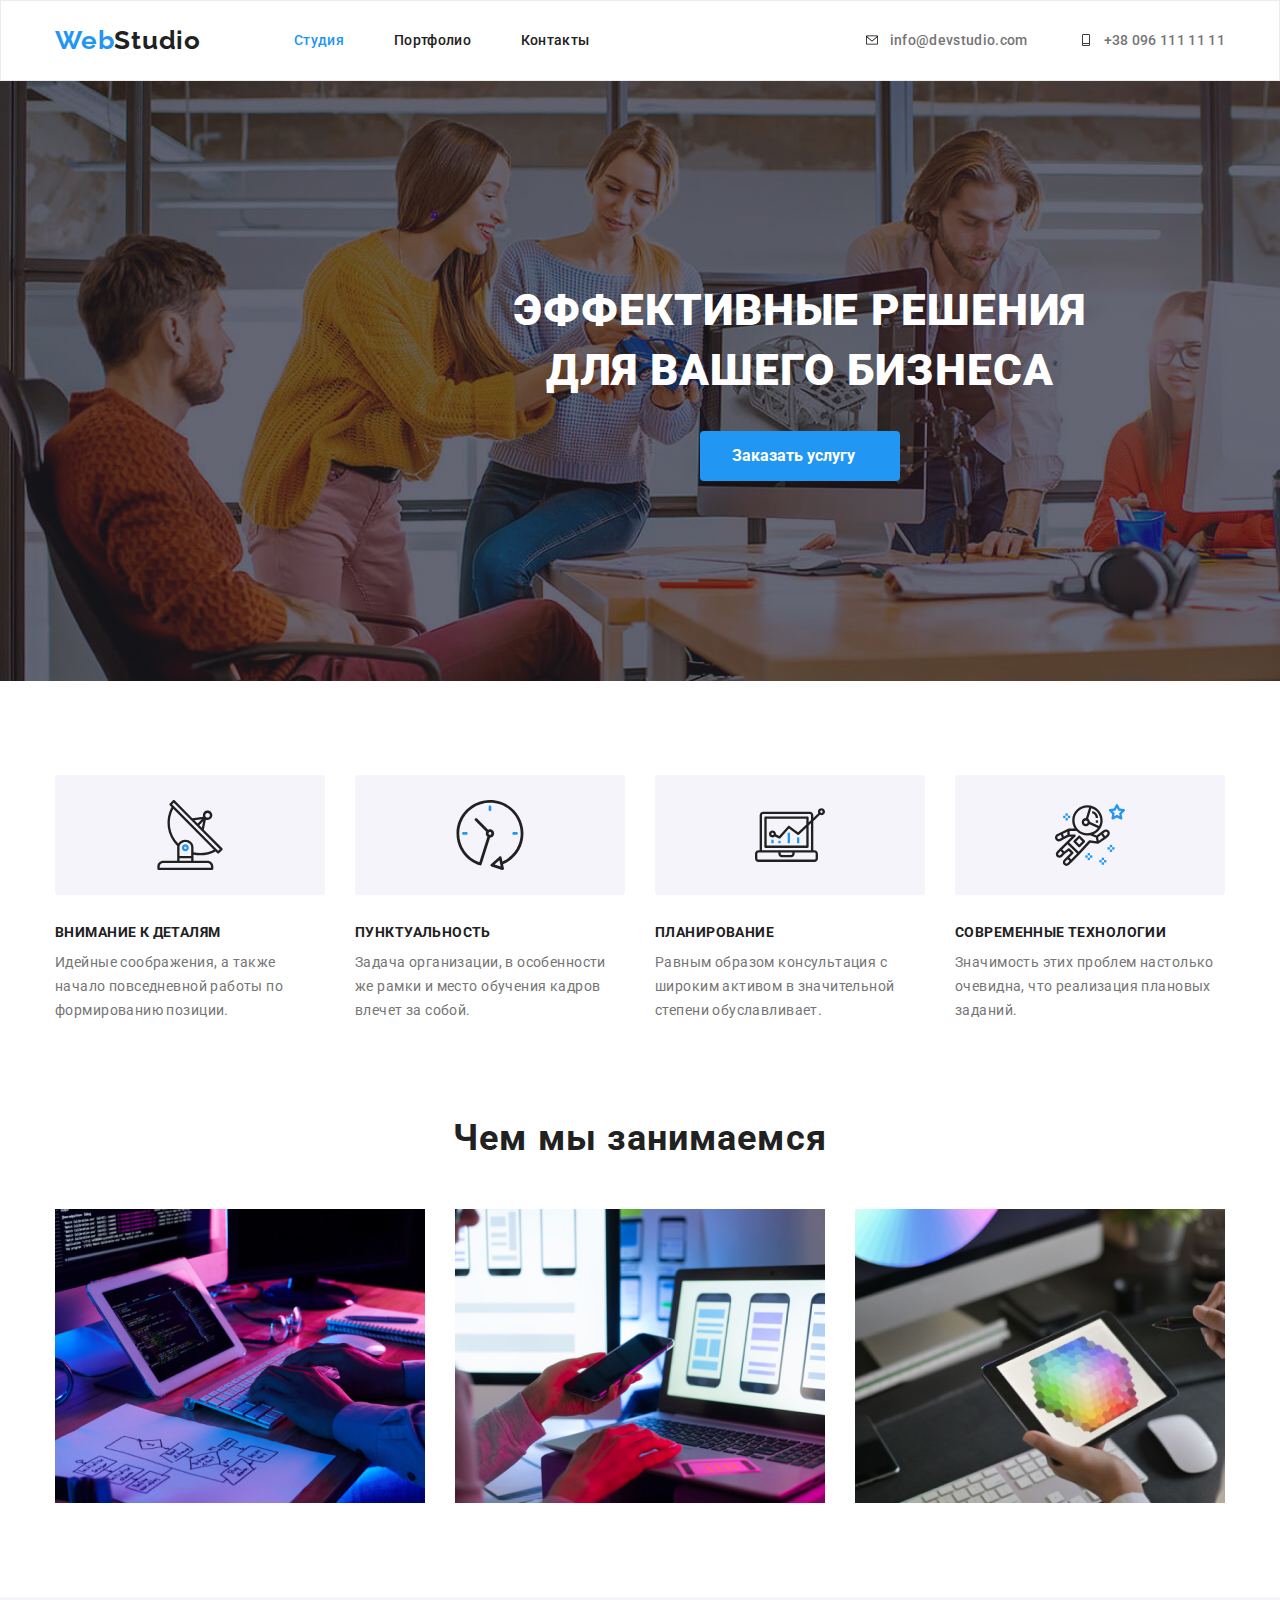
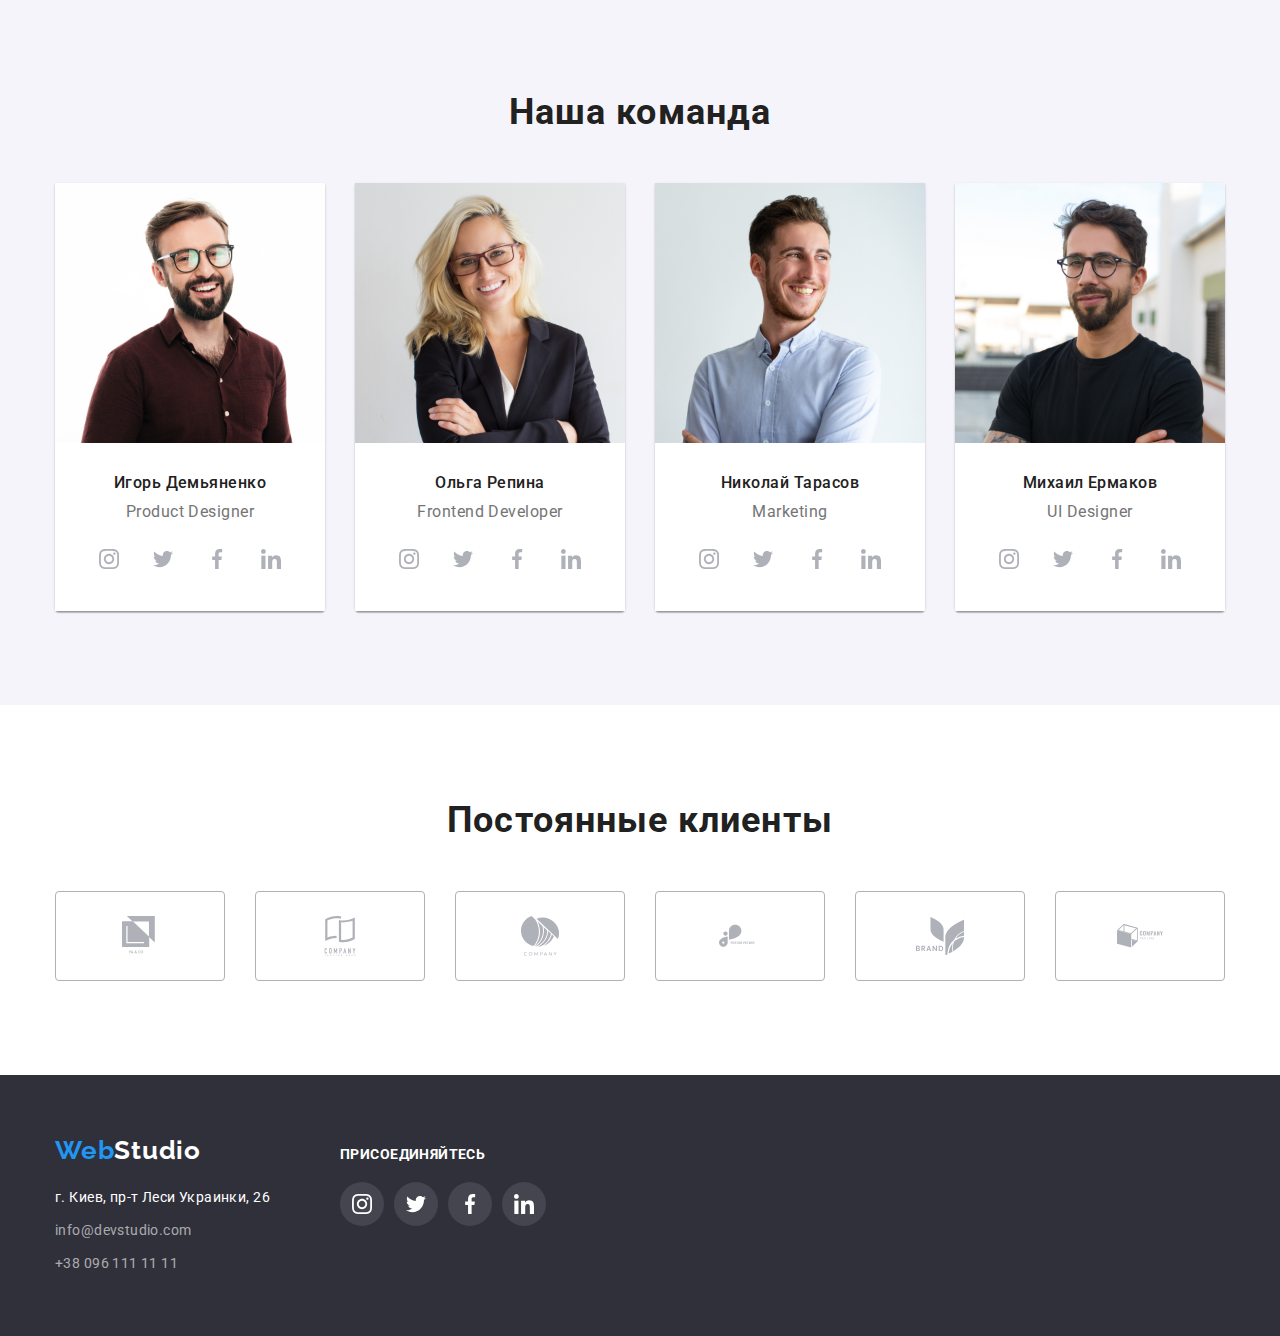
==== commit 0b26dd75: "ДЗ 4-декоративные элементы" ====
--- a/index.html
+++ b/index.html
@@ -100,12 +100,34 @@
       <section class="section-team">
         <div class="container">
           <h2 class="section-title">Наша команда</h2>
-          <ul class="list">
+          <ul class="team-list list">
             <li class="item">
               <img src="./img/teamcard1.jpg" alt="Фото Игорь Демьяненко" width="270" />
               <div class="item-discription">
                 <h3 class="title">Игорь Демьяненко</h3>
                 <p class="profession" lang="en">Product Designer</p>
+                <ul class="social-link list">
+                  <li class="social-list-item">
+                    <a href="https://www.instagram.com/" class="social-list-link link">
+                      <svg class="social-icon"><use href="./img/sprite.svg#icon-instagram-1"></use></svg>
+                    </a>
+                  </li>
+                  <li class="social-list-item">
+                    <a href="https://twitter.com/" class="social-list-link link">
+                      <svg class="social-icon"><use href="./img/sprite.svg#icon-twitter-1"></use></svg>
+                    </a>
+                  </li>
+                  <li class="social-list-item">
+                    <a href="https://www.facebook.com/" class="social-list-link link">
+                      <svg class="social-icon"><use href="./img/sprite.svg#icon-facebook-1"></use></svg>
+                    </a>
+                  </li>
+                  <li class="social-list-item">
+                    <a href="https://www.linkedin.com/" class="social-list-link link">
+                      <svg class="social-icon"><use href="./img/sprite.svg#icon-linkedin-1"></use></svg>
+                    </a>
+                  </li>
+                </ul>
               </div>
             </li>
             <li class="item">
@@ -113,6 +135,28 @@
               <div class="item-discription">
                 <h3 class="title">Ольга Репина</h3>
                 <p class="profession" lang="en">Frontend Developer</p>
+                <ul class="social-link list">
+                  <li class="social-list-item">
+                    <a href="https://www.instagram.com/" class="social-list-link link">
+                      <svg class="social-icon"><use href="./img/sprite.svg#icon-instagram-1"></use></svg>
+                    </a>
+                  </li>
+                  <li class="social-list-item">
+                    <a href="https://twitter.com/" class="social-list-link link">
+                      <svg class="social-icon"><use href="./img/sprite.svg#icon-twitter-1"></use></svg>
+                    </a>
+                  </li>
+                  <li class="social-list-item">
+                    <a href="https://www.facebook.com/" class="social-list-link link">
+                      <svg class="social-icon"><use href="./img/sprite.svg#icon-facebook-1"></use></svg>
+                    </a>
+                  </li>
+                  <li class="social-list-item">
+                    <a href="https://www.linkedin.com/" class="social-list-link link">
+                      <svg class="social-icon"><use href="./img/sprite.svg#icon-linkedin-1"></use></svg>
+                    </a>
+                  </li>
+                </ul>
               </div>
             </li>
             <li class="item">
@@ -120,6 +164,28 @@
               <div class="item-discription">
                 <h3 class="title">Николай Тарасов</h3>
                 <p class="profession" lang="en">Marketing</p>
+                <ul class="social-link list">
+                  <li class="social-list-item">
+                    <a href="https://www.instagram.com/" class="social-list-link link">
+                      <svg class="social-icon"><use href="./img/sprite.svg#icon-instagram-1"></use></svg>
+                    </a>
+                  </li>
+                  <li class="social-list-item">
+                    <a href="https://twitter.com/" class="social-list-link link">
+                      <svg class="social-icon"><use href="./img/sprite.svg#icon-twitter-1"></use></svg>
+                    </a>
+                  </li>
+                  <li class="social-list-item">
+                    <a href="https://www.facebook.com/" class="social-list-link link">
+                      <svg class="social-icon"><use href="./img/sprite.svg#icon-facebook-1"></use></svg>
+                    </a>
+                  </li>
+                  <li class="social-list-item">
+                    <a href="https://www.linkedin.com/" class="social-list-link link">
+                      <svg class="social-icon"><use href="./img/sprite.svg#icon-linkedin-1"></use></svg>
+                    </a>
+                  </li>
+                </ul>
               </div>
             </li>
             <li class="item">
@@ -127,6 +193,28 @@
               <div class="item-discription">
                 <h3 class="title">Михаил Ермаков</h3>
                 <p class="profession" lang="en">UI Designer</p>
+                <ul class="social-link list">
+                  <li class="social-list-item">
+                    <a href="https://www.instagram.com/" class="social-list-link link">
+                      <svg class="social-icon"><use href="./img/sprite.svg#icon-instagram-1"></use></svg>
+                    </a>
+                  </li>
+                  <li class="social-list-item">
+                    <a href="https://twitter.com/" class="social-list-link link">
+                      <svg class="social-icon"><use href="./img/sprite.svg#icon-twitter-1"></use></svg>
+                    </a>
+                  </li>
+                  <li class="social-list-item">
+                    <a href="https://www.facebook.com/" class="social-list-link link">
+                      <svg class="social-icon"><use href="./img/sprite.svg#icon-facebook-1"></use></svg>
+                    </a>
+                  </li>
+                  <li class="social-list-item">
+                    <a href="https://www.linkedin.com/" class="social-list-link link">
+                      <svg class="social-icon"><use href="./img/sprite.svg#icon-linkedin-1"></use></svg>
+                    </a>
+                  </li>
+                </ul>
               </div>
             </li>
           </ul>
@@ -187,8 +275,8 @@
 
     <footer class="footer">
       <div class="container">
-        <div class="container-footer">
-          <a lang="en" href="./index.html" class="logo">Web<span class="logo-color">Studio</span></a>
+        <div class="footer-contacts">
+          <a lang="en" href="./index.html" class="footer-logo">Web<span class="logo-color">Studio</span></a>
           <address class="contacts-list">
             <ul class="list">
               <li class="item">
@@ -209,6 +297,31 @@
             </ul>
           </address>
         </div>
+        <div class="footer-social-link">
+          <p class="join">присоединяйтесь</p>
+          <ul class="social-link list">
+            <li class="social-list-item">
+              <a href="https://www.instagram.com/" class="social-list-link link">
+                <svg class="social-icon"><use href="./img/sprite.svg#icon-instagram-1"></use></svg>
+              </a>
+            </li>
+            <li class="social-list-item">
+              <a href="https://twitter.com/" class="social-list-link link">
+                <svg class="social-icon"><use href="./img/sprite.svg#icon-twitter-1"></use></svg>
+              </a>
+            </li>
+            <li class="social-list-item">
+              <a href="https://www.facebook.com/" class="social-list-link link">
+                <svg class="social-icon"><use href="./img/sprite.svg#icon-facebook-1"></use></svg>
+              </a>
+            </li>
+            <li class="social-list-item">
+              <a href="https://www.linkedin.com/" class="social-list-link link">
+                <svg class="social-icon"><use href="./img/sprite.svg#icon-linkedin-1"></use></svg>
+              </a>
+            </li>
+          </ul>
+        </div>
       </div>
     </footer>
   </body>
--- a/css/style.css
+++ b/css/style.css
@@ -310,7 +310,7 @@
 }
 
 /*наша команда*/
-.section-team .list {
+.section-team .team-list {
   display: flex;
   flex-wrap: wrap;
   margin-left: -30px;
@@ -348,6 +348,36 @@
   line-height: 1.19;
   letter-spacing: 0.03em;
 }
+.social-link {
+  display: flex;
+  justify-content: center;
+  margin-top: 16px;
+}
+.social-list-item:not(:last-child) {
+  margin-right: 10px;
+}
+.social-list-link {
+  display: flex;
+  align-items: center;
+  justify-content: center;
+  width: 44px;
+  height: 44px;
+  background-color: #ffffff;
+  border-radius: 50%;
+}
+.social-list-link:hover,
+.social-list-link:focus {
+  background: var(--accent--color);
+}
+.social-list-link:hover .social-icon,
+.social-list-link:focus .social-icon {
+  fill: #ffffff;
+}
+.social-icon {
+  width: 20px;
+  height: 20px;
+  fill: #afb1b8;
+}
 
 /* <!-- Постоянные клиенты --> */
 .section-clients {
@@ -378,10 +408,12 @@
 .icon-logo {
   fill: currentColor;
 }
-.section-clients .link:hover {
+.section-clients .link:hover,
+.section-clients .link:focus {
   border: 1px solid var(--accent--color);
 }
-.section-clients .link:hover .icon-logo {
+.section-clients .link:hover .icon-logo,
+.section-clients .link:focus .icon-logo {
   fill: var(--accent--color);
 }
 
@@ -395,9 +427,19 @@
   line-height: 1.71;
   letter-spacing: 0.03em;
 }
-.footer .logo {
+.footer-contacts {
+  margin-right: 70px;
+}
+.footer-logo {
   display: block;
   padding-bottom: 20px;
+  color: var(--accent--color);
+  font-family: Raleway, sans-serif;
+  font-weight: 700;
+  font-size: 26px;
+  line-height: 1.19;
+  letter-spacing: 0.03em;
+  text-decoration: none;
 }
 .footer .logo-color {
   color: #ffffff;
@@ -427,6 +469,45 @@
 .mail:hover,
 .mail:focus {
   color: var(--accent--color);
+}
+.footer .container {
+  display: flex;
+  align-items: baseline;
+}
+.join {
+  font-family: Roboto;
+  font-style: normal;
+  font-weight: 700;
+  font-size: 14px;
+  line-height: 1.143;
+  letter-spacing: 0.03em;
+  text-transform: uppercase;
+  color: #ffffff;
+}
+.footer .social-link {
+  margin-top: 20px;
+}
+.footer .social-list-link {
+  display: flex;
+  align-items: center;
+  justify-content: center;
+  width: 44px;
+  height: 44px;
+  background-color: rgba(255, 255, 255, 0.1);
+  border-radius: 50%;
+}
+.footer .social-list-link:hover,
+.footer .social-list-link:focus {
+  background: var(--accent--color);
+}
+.footer .social-list-link:hover .social-icon,
+.footer .social-list-link:focus .social-icon {
+  fill: #ffffff;
+}
+.footer .social-icon {
+  width: 20px;
+  height: 20px;
+  fill: #ffffff;
 }
 
 /*portfolio.html*/
@@ -460,6 +541,8 @@
 .filter-botton:focus {
   background: var(--activ-filter-botton);
   color: var(--text-hover-filter-botton);
+  border: #2196f3;
+  box-shadow: 0px 3px 1px rgba(0, 0, 0, 0.1), 0px 1px 2px rgba(0, 0, 0, 0.08), 0px 2px 2px rgba(0, 0, 0, 0.12);
 }
 
 /* ПРОЕКТЫ */
@@ -500,3 +583,7 @@
   font-size: 16px;
   line-height: 1.87;
 }
+.projects .item:hover,
+.projects .item:focus {
+  box-shadow: 0px 1px 1px rgba(0, 0, 0, 0.12), 0px 4px 4px rgba(0, 0, 0, 0.06), 1px 4px 6px rgba(0, 0, 0, 0.16);
+}
